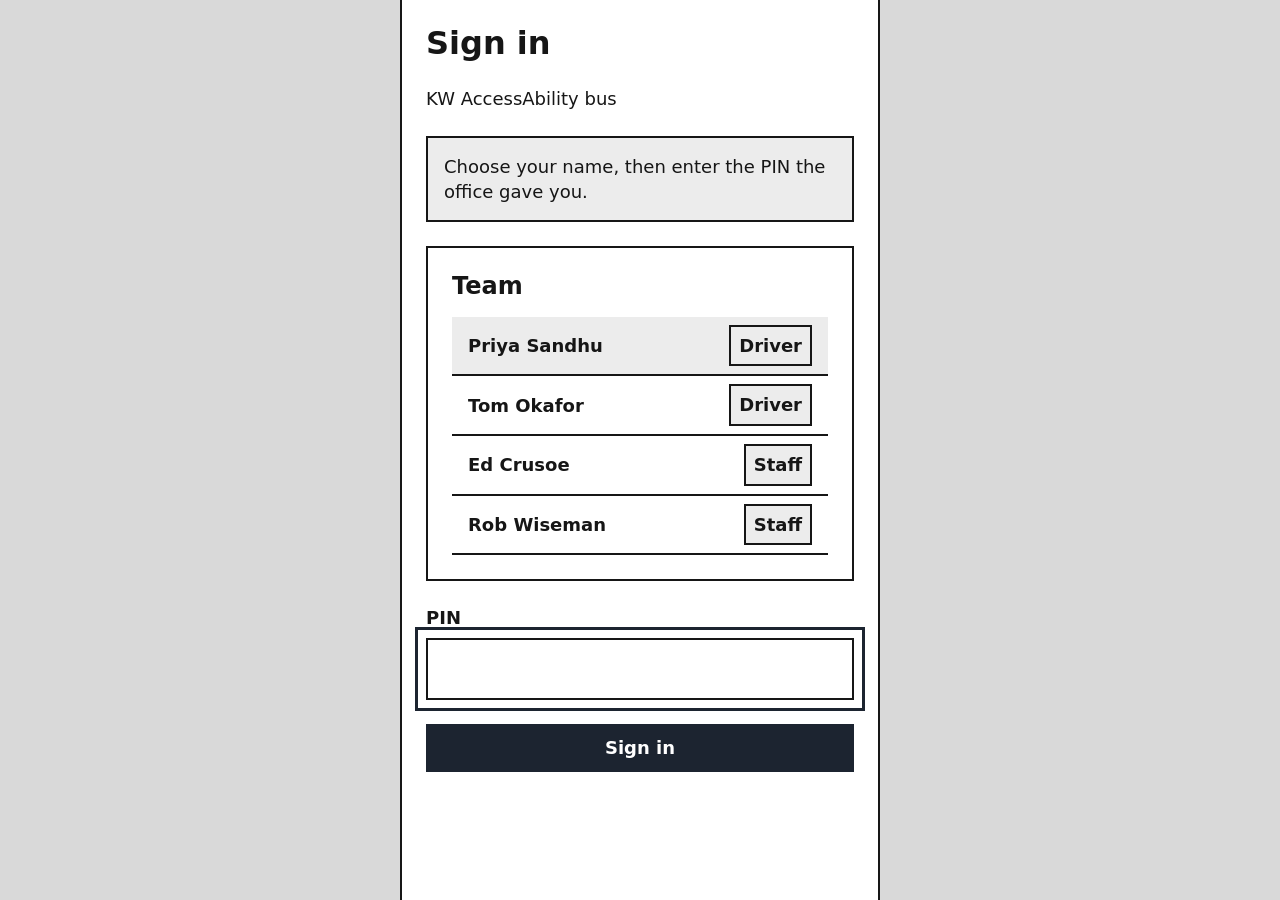
==== frontend/app/index.html @ 1bccc294 "Add Night Bus wireframes (frontend/app) Low-fidelity wireframes for driver, staff, and member flows," ====
<!DOCTYPE html>
<html lang="en">
<head>
  <meta charset="utf-8">
  <meta name="viewport" content="width=device-width, initial-scale=1">
  <title>KW AccessAbility</title>
  <link rel="stylesheet" href="style.css?v=6">
</head>
<body>
  <main class="screen" id="app" aria-labelledby="screen-title"></main>
  <script src="data.js?v=22"></script>
  <script>
    renderSignIn(document.getElementById("app"));
  </script>
</body>
</html>
---- frontend/app/style.css ----
@import "tokens.css";
@import "components.css?v=6";

*,
*::before,
*::after {
  box-sizing: border-box;
}

html {
  background: var(--bg);
}

[hidden] {
  display: none !important;
}

body {
  margin: var(--space-0);
  min-height: var(--page-min-height);
  background: var(--bg);
  color: var(--ink);
  font-family: var(--font);
  font-size: var(--text-body);
  font-weight: var(--weight-regular);
  line-height: var(--leading);
}

h1,
h2,
h3,
p {
  margin: var(--space-0);
}

h1 {
  font-size: var(--text-title);
  font-weight: var(--weight-bold);
  line-height: var(--leading-tight);
}

h2 {
  font-size: var(--text-heading);
  font-weight: var(--weight-bold);
  line-height: var(--leading-tight);
}

h3 {
  font-size: var(--text-subheading);
  font-weight: var(--weight-bold);
  line-height: var(--leading-tight);
}

p {
  font-size: var(--text-body);
  line-height: var(--leading);
}

a {
  color: inherit;
}

a:visited {
  color: inherit;
}

button,
input,
textarea {
  font-family: var(--font);
  font-size: var(--text-body);
  color: var(--ink);
}

.screen ul {
  display: flex;
  flex-direction: column;
  margin: var(--space-0);
  padding: var(--space-0);
  list-style: none;
}

.screen li {
  display: flex;
  margin: var(--space-0);
  padding: var(--space-0);
}

.screen li.list-row {
  padding: var(--space-1) 0;
}

.screen nav {
  display: flex;
  flex-direction: column;
  gap: var(--space-4);
}

.screen section {
  display: flex;
  flex-direction: column;
  gap: var(--space-2);
}

.screen > form {
  display: flex;
  flex-direction: column;
  gap: var(--space-3);
  min-width: 0;
}

.screen {
  overflow-wrap: break-word;
}

:focus-visible {
  outline-width: var(--border-focus);
  outline-style: solid;
  outline-color: var(--accent);
  outline-offset: var(--space-1);
}
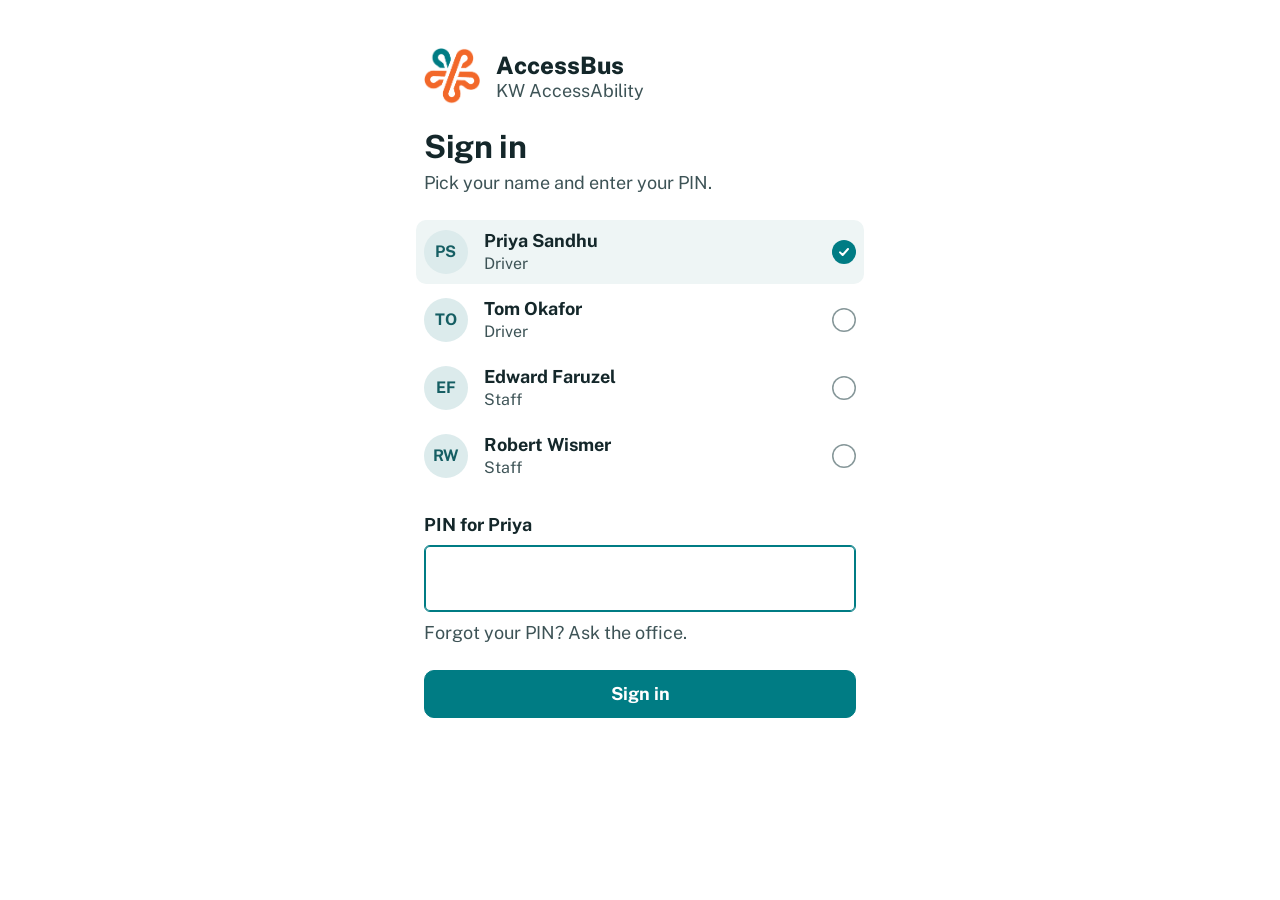
==== commit 89a7bdaf: "Add AccessBus visual mockups (frontend/app) Restyle every wireframe screen in KW AccessAbility's col" ====
--- a/frontend/app/index.html
+++ b/frontend/app/index.html
@@ -3,12 +3,12 @@
 <head>
   <meta charset="utf-8">
   <meta name="viewport" content="width=device-width, initial-scale=1">
-  <title>KW AccessAbility</title>
-  <link rel="stylesheet" href="style.css?v=6">
+  <title>AccessBus</title>
+  <link rel="stylesheet" href="style.css?v=23">
 </head>
 <body>
   <main class="screen" id="app" aria-labelledby="screen-title"></main>
-  <script src="data.js?v=22"></script>
+  <script src="data.js?v=46"></script>
   <script>
     renderSignIn(document.getElementById("app"));
   </script>
--- a/frontend/app/style.css
+++ b/frontend/app/style.css
@@ -1,5 +1,5 @@
-@import "tokens.css";
-@import "components.css?v=6";
+@import "tokens.css?v=21";
+@import "components.css?v=44";
 
 *,
 *::before,
@@ -43,6 +43,7 @@
   font-size: var(--text-heading);
   font-weight: var(--weight-bold);
   line-height: var(--leading-tight);
+  color: var(--heading);
 }
 
 h3 {
@@ -87,7 +88,7 @@
 }
 
 .screen li.list-row {
-  padding: var(--space-1) 0;
+  padding: 14px 0;
 }
 
 .screen nav {
@@ -117,5 +118,20 @@
   outline-width: var(--border-focus);
   outline-style: solid;
   outline-color: var(--accent);
-  outline-offset: var(--space-1);
+  outline-offset: 3px;
 }
+
+::selection {
+  background: var(--fill-strong);
+  color: var(--ink);
+}
+
+input,
+textarea {
+  caret-color: var(--accent);
+}
+
+body {
+  -webkit-font-smoothing: antialiased;
+  accent-color: var(--accent);
+}
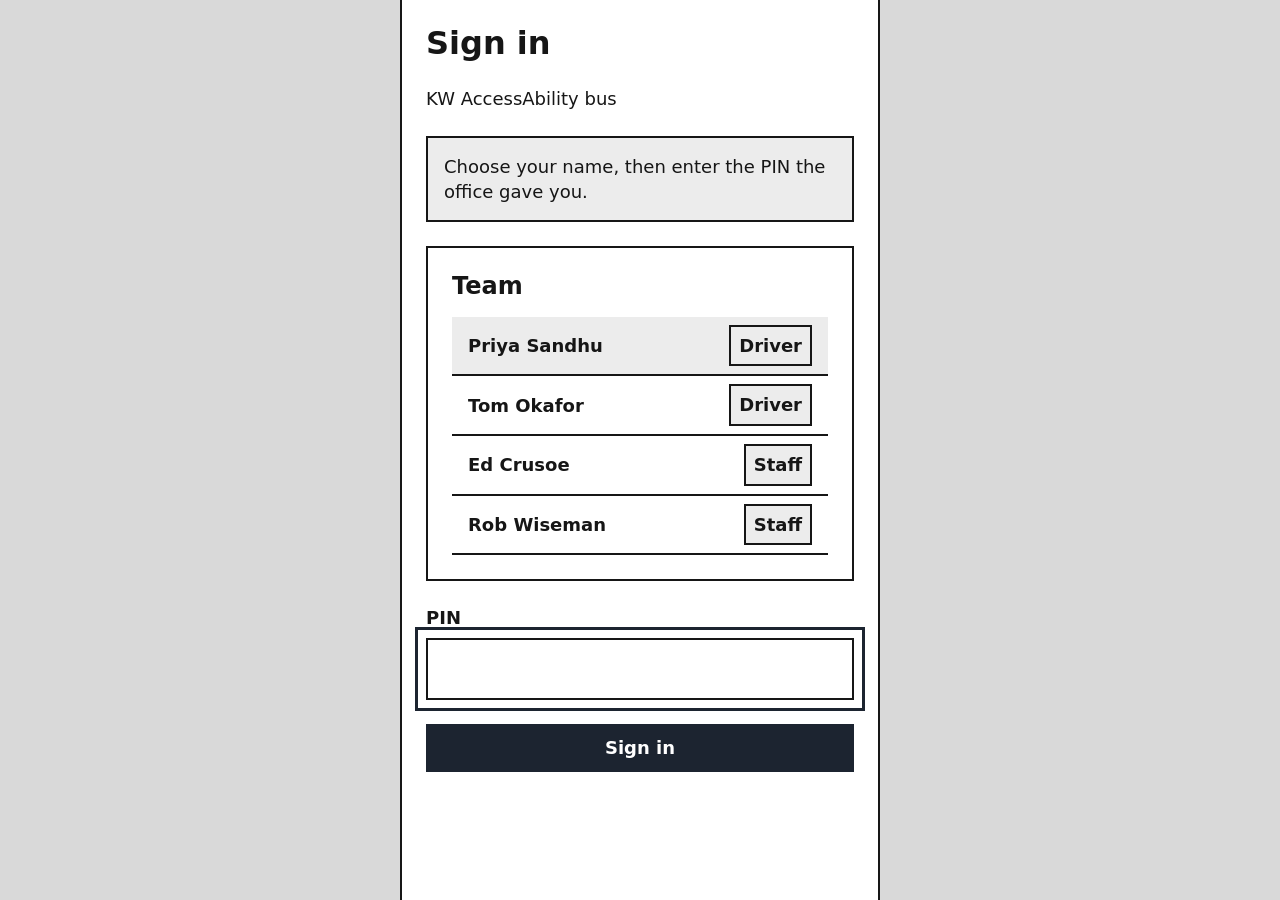
==== commit 288294f2: "Merge pull request #5 from darrriana/design/wireframes Add Night Bus wireframes (frontend/app)" ====
--- a/frontend/app/index.html
+++ b/frontend/app/index.html
@@ -3,12 +3,12 @@
 <head>
   <meta charset="utf-8">
   <meta name="viewport" content="width=device-width, initial-scale=1">
-  <title>AccessBus</title>
-  <link rel="stylesheet" href="style.css?v=23">
+  <title>KW AccessAbility</title>
+  <link rel="stylesheet" href="style.css?v=6">
 </head>
 <body>
   <main class="screen" id="app" aria-labelledby="screen-title"></main>
-  <script src="data.js?v=46"></script>
+  <script src="data.js?v=22"></script>
   <script>
     renderSignIn(document.getElementById("app"));
   </script>
--- a/frontend/app/style.css
+++ b/frontend/app/style.css
@@ -1,5 +1,5 @@
-@import "tokens.css?v=21";
-@import "components.css?v=44";
+@import "tokens.css";
+@import "components.css?v=6";
 
 *,
 *::before,
@@ -43,7 +43,6 @@
   font-size: var(--text-heading);
   font-weight: var(--weight-bold);
   line-height: var(--leading-tight);
-  color: var(--heading);
 }
 
 h3 {
@@ -88,7 +87,7 @@
 }
 
 .screen li.list-row {
-  padding: 14px 0;
+  padding: var(--space-1) 0;
 }
 
 .screen nav {
@@ -118,20 +117,5 @@
   outline-width: var(--border-focus);
   outline-style: solid;
   outline-color: var(--accent);
-  outline-offset: 3px;
+  outline-offset: var(--space-1);
 }
-
-::selection {
-  background: var(--fill-strong);
-  color: var(--ink);
-}
-
-input,
-textarea {
-  caret-color: var(--accent);
-}
-
-body {
-  -webkit-font-smoothing: antialiased;
-  accent-color: var(--accent);
-}
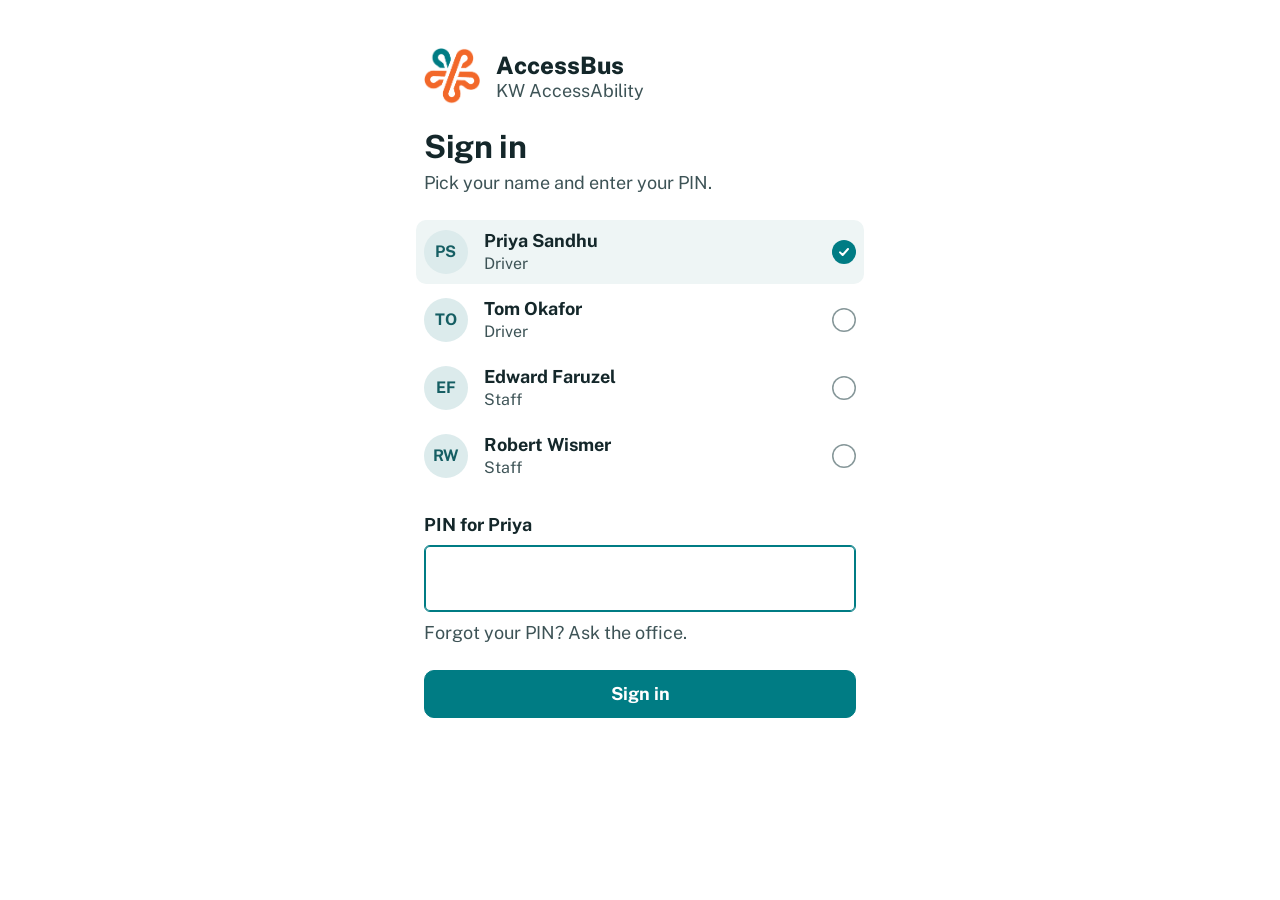
==== commit 80bfee01: "Merge pull request #6 from darrriana/design/mockups Add AccessBus visual mockups (frontend/app)" ====
--- a/frontend/app/index.html
+++ b/frontend/app/index.html
@@ -3,12 +3,12 @@
 <head>
   <meta charset="utf-8">
   <meta name="viewport" content="width=device-width, initial-scale=1">
-  <title>KW AccessAbility</title>
-  <link rel="stylesheet" href="style.css?v=6">
+  <title>AccessBus</title>
+  <link rel="stylesheet" href="style.css?v=23">
 </head>
 <body>
   <main class="screen" id="app" aria-labelledby="screen-title"></main>
-  <script src="data.js?v=22"></script>
+  <script src="data.js?v=46"></script>
   <script>
     renderSignIn(document.getElementById("app"));
   </script>
--- a/frontend/app/style.css
+++ b/frontend/app/style.css
@@ -1,5 +1,5 @@
-@import "tokens.css";
-@import "components.css?v=6";
+@import "tokens.css?v=21";
+@import "components.css?v=44";
 
 *,
 *::before,
@@ -43,6 +43,7 @@
   font-size: var(--text-heading);
   font-weight: var(--weight-bold);
   line-height: var(--leading-tight);
+  color: var(--heading);
 }
 
 h3 {
@@ -87,7 +88,7 @@
 }
 
 .screen li.list-row {
-  padding: var(--space-1) 0;
+  padding: 14px 0;
 }
 
 .screen nav {
@@ -117,5 +118,20 @@
   outline-width: var(--border-focus);
   outline-style: solid;
   outline-color: var(--accent);
-  outline-offset: var(--space-1);
+  outline-offset: 3px;
 }
+
+::selection {
+  background: var(--fill-strong);
+  color: var(--ink);
+}
+
+input,
+textarea {
+  caret-color: var(--accent);
+}
+
+body {
+  -webkit-font-smoothing: antialiased;
+  accent-color: var(--accent);
+}
